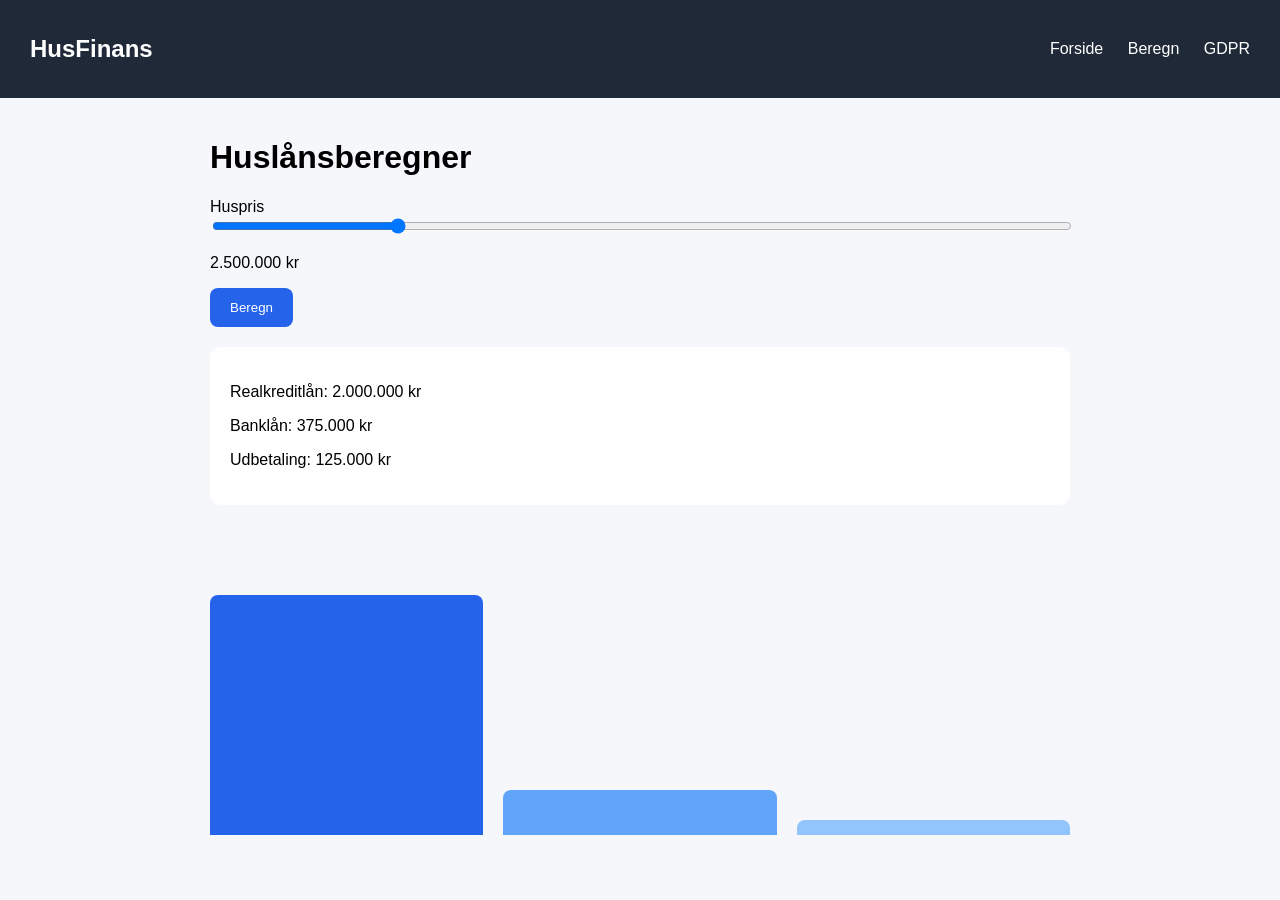
==== beregner.html @ 95450398 "prototype" ====
<!DOCTYPE html>
<html lang="da">
<head>
<meta charset="UTF-8">
<meta name="viewport" content="width=device-width, initial-scale=1.0">
<title>Beregner</title>
<link rel="stylesheet" href="style.css">
</head>
<body>
<nav>
<h2>HusFinans</h2>
<div>
<a href="index.html">Forside</a>
<a href="beregner.html">Beregn</a>
<a href="gdpr.html">GDPR</a>
</div>
</nav>

<div class="container">
<h1>Huslånsberegner</h1>

<label>Huspris</label>
<input type="range" id="slider" min="500000" max="10000000" step="50000" value="2500000">
<p id="sliderValue">2.500.000 kr</p>

<button onclick="beregn()">Beregn</button>

<div class="card">
<p id="realkredit"></p>
<p id="banklaan"></p>
<p id="udbetaling"></p>
</div>

<div class="chart">
<div id="rk"></div>
<div id="bl"></div>
<div id="ud"></div>
</div>
</div>

<script src="script.js"></script>
</body>
</html>
---- style.css ----
*{box-sizing:border-box;}
body{
margin:0;
font-family:Segoe UI,sans-serif;
background:#f5f7fb;
}

nav{
display:flex;
justify-content:space-between;
align-items:center;
padding:15px 30px;
background:#1f2937;
color:white;
}

nav a{
color:white;
text-decoration:none;
margin-left:20px;
}

.hero{
text-align:center;
padding:100px 20px;
}

.btn{
display:inline-block;
padding:12px 20px;
background:#2563eb;
color:white;
text-decoration:none;
border-radius:8px;
}

.container{
max-width:900px;
margin:auto;
padding:20px;
}

input[type=range]{
width:100%;
}

button{
padding:12px 20px;
border:none;
background:#2563eb;
color:white;
border-radius:8px;
cursor:pointer;
}

.card{
margin-top:20px;
padding:20px;
background:white;
border-radius:10px;
}

.chart{
display:flex;
height:300px;
align-items:flex-end;
gap:20px;
margin-top:30px;
}

.chart div{
flex:1;
border-radius:8px 8px 0 0;
}

#rk{background:#2563eb;}
#bl{background:#60a5fa;}
#ud{background:#93c5fd;}

@media(max-width:700px){
nav{
flex-direction:column;
}
.chart{
height:200px;
}
}
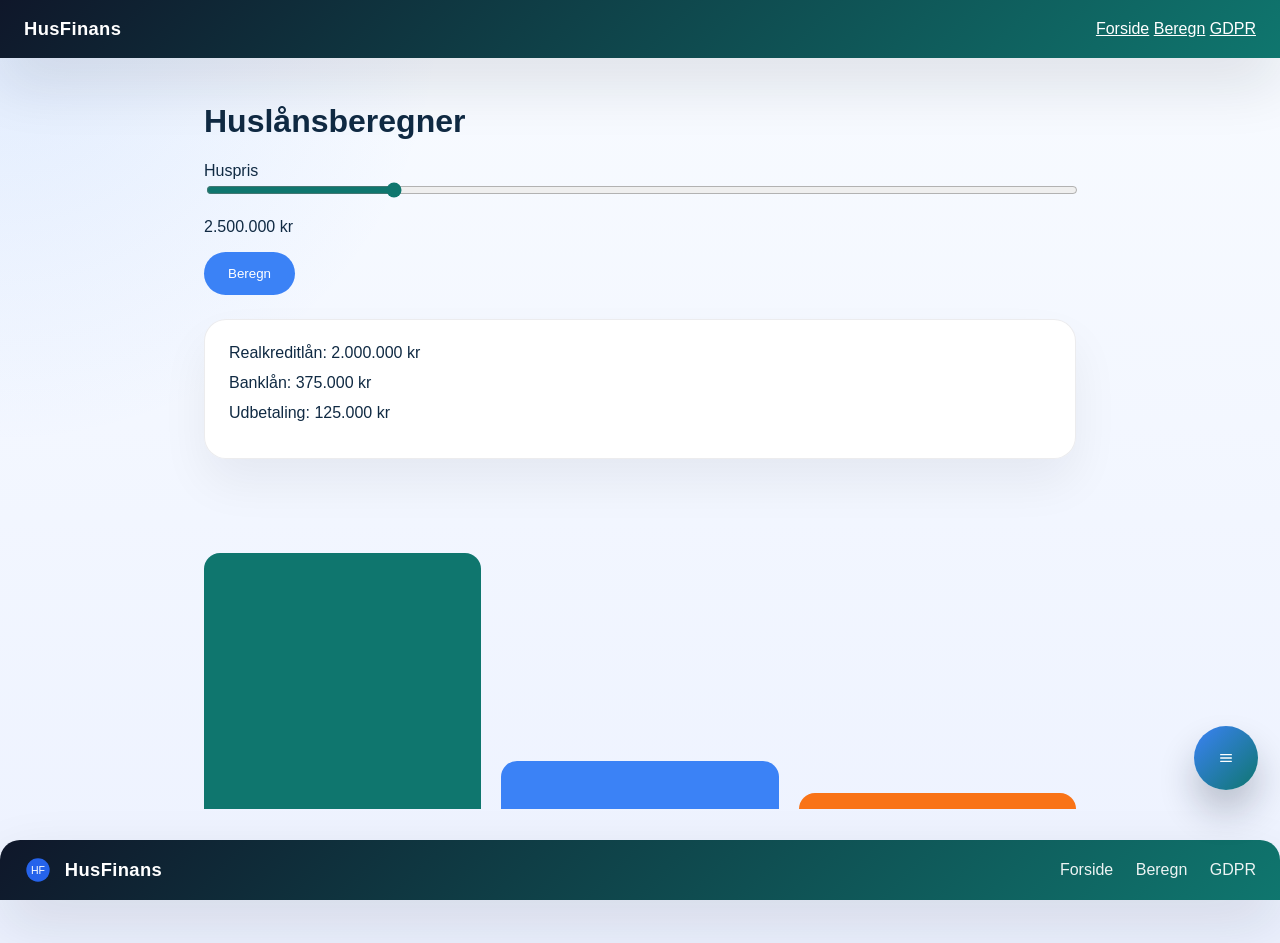
==== commit 16103a90: "opdatering af ferve på siden" ====
--- a/beregner.html
+++ b/beregner.html
@@ -37,6 +37,49 @@
 <div id="ud"></div>
 </div>
 </div>
+</div>
+
+<!-- Footer (shared) -->
+<footer class="site-footer">
+	<div class="brand">
+		<svg width="28" height="28" viewBox="0 0 24 24" fill="none" aria-hidden="true">
+			<circle cx="12" cy="12" r="10" fill="#2563eb" />
+			<text x="12" y="15" text-anchor="middle" font-size="9" fill="white" font-family="Segoe UI, sans-serif">HF</text>
+		</svg>
+		<h2>HusFinans</h2>
+	</div>
+	<div class="navlinks">
+		<a href="index.html">Forside</a>
+		<a href="beregner.html">Beregn</a>
+		<a href="gdpr.html">GDPR</a>
+	</div>
+</footer>
+
+<!-- Floating round menu (FAB) with logos -->
+<div class="fab-container" id="fabContainer">
+	<button id="fabToggle" class="fab" aria-label="Menu">
+		<svg width="24" height="24" viewBox="0 0 24 24" fill="none" aria-hidden="true">
+			<rect x="3" y="6" width="18" height="2" rx="1" fill="white"></rect>
+			<rect x="3" y="11" width="18" height="2" rx="1" fill="white"></rect>
+			<rect x="3" y="16" width="18" height="2" rx="1" fill="white"></rect>
+		</svg>
+	</button>
+
+	<div id="fabMenu" class="fab-menu" aria-hidden="true">
+		<a class="fab-item" href="index.html" title="Forside">
+			<svg viewBox="0 0 24 24" width="20" height="20" aria-hidden="true"><path fill="#1f2937" d="M10 20v-6h4v6h5v-8h3L12 3 2 12h3v8z"/></svg>
+			<span>Forside</span>
+		</a>
+		<a class="fab-item" href="beregner.html" title="Beregn">
+			<svg viewBox="0 0 24 24" width="20" height="20" aria-hidden="true"><path fill="#1f2937" d="M3 3h18v2H3V3zm0 4h18v2H3V7zm0 4h12v2H3v-2z"/></svg>
+			<span>Beregn</span>
+		</a>
+		<a class="fab-item" href="gdpr.html" title="GDPR">
+			<svg viewBox="0 0 24 24" width="20" height="20" aria-hidden="true"><path fill="#1f2937" d="M12 2a10 10 0 100 20 10 10 0 000-20zm1 15h-2v-2h2v2zm0-4h-2V7h2v6z"/></svg>
+			<span>GDPR</span>
+		</a>
+	</div>
+</div>
 
 <script src="script.js"></script>
 </body>
--- a/style.css
+++ b/style.css
@@ -1,88 +1,243 @@
-
-*{box-sizing:border-box;}
+:root {
+  --bg: #edf2ff;
+  --surface: rgba(255,255,255,0.88);
+  --surface-strong: #ffffff;
+  --text: #102a43;
+  --muted: #475569;
+  --primary: #3b82f6;
+  --secondary: #0f766e;
+  --accent: #f97316;
+  --accent-soft: #fee2b3;
+  --border: rgba(15,23,42,0.08);
+}
+
+*{
+  box-sizing:border-box;
+}
+
 body{
-margin:0;
-font-family:Segoe UI,sans-serif;
-background:#f5f7fb;
+  margin:0;
+  font-family: 'Segoe UI', sans-serif;
+  background: radial-gradient(circle at top left, rgba(59,130,246,0.12), transparent 28%),
+              linear-gradient(180deg, #f8fbff 0%, #edf2ff 100%);
+  color: var(--text);
+  min-height: 100vh;
+  padding-bottom: 110px;
+}
+
+a{color: inherit;}
+
+nav, .site-footer {
+  display:flex;
+  justify-content:space-between;
+  align-items:center;
+  padding:18px 24px;
+  background: linear-gradient(135deg, #0f172a 0%, #0f766e 100%);
+  color: #ffffff;
+  box-shadow: 0 24px 60px rgba(15,23,42,0.12);
 }
 
 nav{
-display:flex;
-justify-content:space-between;
-align-items:center;
-padding:15px 30px;
-background:#1f2937;
-color:white;
-}
-
-nav a{
-color:white;
-text-decoration:none;
-margin-left:20px;
+  position: sticky;
+  top: 0;
+  z-index: 40;
+}
+
+nav h2, .site-footer .brand h2{
+  margin:0;
+  font-size: 1.15rem;
+  letter-spacing: 0.02em;
+}
+
+nav .brand, .site-footer .brand{
+  display:flex;
+  align-items:center;
+  gap:0.8rem;
+}
+
+nav .navlinks a,
+.site-footer .navlinks a{
+  color: rgba(255,255,255,0.92);
+  text-decoration:none;
+  margin-left:18px;
+  transition: color 0.2s ease, transform 0.2s ease;
+}
+
+nav .navlinks a:hover,
+.site-footer .navlinks a:hover{
+  color: #ffffff;
+  transform: translateY(-1px);
 }
 
 .hero{
-text-align:center;
-padding:100px 20px;
-}
-
-.btn{
-display:inline-block;
-padding:12px 20px;
-background:#2563eb;
-color:white;
-text-decoration:none;
-border-radius:8px;
+  text-align:center;
+  padding:80px 20px 60px;
+}
+
+.hero h1{
+  margin:0 auto 18px;
+  max-width: 760px;
+  font-size: clamp(2rem, 4vw, 3.6rem);
+  line-height: 1.05;
+}
+
+.hero p{
+  margin:0 auto 24px;
+  max-width: 620px;
+  color: var(--muted);
+  font-size: 1.05rem;
+  line-height: 1.8;
+}
+
+.btn,
+button{
+  display:inline-flex;
+  align-items:center;
+  justify-content:center;
+  gap:8px;
+  padding:14px 24px;
+  background: var(--primary);
+  color: white;
+  text-decoration:none;
+  border-radius:999px;
+  border:none;
+  cursor:pointer;
+  transition: transform 0.2s ease, box-shadow 0.2s ease, background 0.2s ease;
+}
+
+.btn:hover,
+button:hover{
+  transform: translateY(-1px);
+  box-shadow: 0 14px 28px rgba(59,130,246,0.22);
+  background: #2563eb;
 }
 
 .container{
-max-width:900px;
-margin:auto;
-padding:20px;
+  max-width: 920px;
+  margin: 0 auto;
+  padding: 24px;
+}
+
+.card{
+  margin-top: 24px;
+  padding: 24px;
+  background: rgba(255,255,255,0.96);
+  border: 1px solid var(--border);
+  border-radius: 22px;
+  box-shadow: 0 24px 48px rgba(15,23,42,0.06);
+}
+
+.card p{
+  margin: 0 0 12px;
 }
 
 input[type=range]{
-width:100%;
-}
-
-button{
-padding:12px 20px;
-border:none;
-background:#2563eb;
-color:white;
-border-radius:8px;
-cursor:pointer;
-}
-
-.card{
-margin-top:20px;
-padding:20px;
-background:white;
-border-radius:10px;
+  width:100%;
+  accent-color: var(--secondary);
 }
 
 .chart{
-display:flex;
-height:300px;
-align-items:flex-end;
-gap:20px;
-margin-top:30px;
+  display:flex;
+  height:320px;
+  align-items:flex-end;
+  gap:20px;
+  margin-top:30px;
 }
 
 .chart div{
-flex:1;
-border-radius:8px 8px 0 0;
-}
-
-#rk{background:#2563eb;}
-#bl{background:#60a5fa;}
-#ud{background:#93c5fd;}
+  flex:1;
+  border-radius: 16px 16px 0 0;
+}
+
+#rk{background:#0f766e;}
+#bl{background:#3b82f6;}
+#ud{background:#f97316;}
 
 @media(max-width:700px){
-nav{
-flex-direction:column;
-}
-.chart{
-height:200px;
-}
-}
+  nav, .site-footer{
+    flex-direction:column;
+    align-items:flex-start;
+    gap:12px;
+  }
+
+  .chart{
+    height:220px;
+  }
+}
+
+.site-footer{
+  position: fixed;
+  left: 0;
+  right: 0;
+  bottom: 0;
+  padding: 16px 24px;
+  border-top-left-radius: 20px;
+  border-top-right-radius: 20px;
+  z-index: 50;
+}
+
+.fab-container{
+  position: fixed;
+  right: 22px;
+  bottom: 110px;
+  z-index: 60;
+}
+
+.fab{
+  width: 64px;
+  height: 64px;
+  border-radius: 50%;
+  background: linear-gradient(135deg, var(--primary), var(--secondary));
+  border: none;
+  display: flex;
+  align-items: center;
+  justify-content: center;
+  color: white;
+  box-shadow: 0 22px 36px rgba(15,23,42,0.24);
+  cursor: pointer;
+}
+
+.fab svg{display:block;}
+
+.fab-menu{
+  position:absolute;
+  right:0;
+  bottom:84px;
+  display:flex;
+  flex-direction:column;
+  gap:10px;
+  align-items:flex-end;
+  opacity:0;
+  transform:translateY(12px) scale(0.96);
+  pointer-events:none;
+  transition:all 0.18s ease;
+}
+
+.fab-container.open .fab-menu{
+  opacity:1;
+  transform:translateY(0) scale(1);
+  pointer-events:auto;
+}
+
+.fab-item{
+  display:flex;
+  align-items:center;
+  gap:10px;
+  background: rgba(255,255,255,0.96);
+  color: #0f172a;
+  padding: 10px 14px;
+  border-radius: 999px;
+  text-decoration:none;
+  box-shadow:0 16px 26px rgba(15,23,42,0.14);
+}
+
+.fab-item span{
+  font-size:14px;
+}
+
+.fab-item svg{flex-shrink:0;}
+
+@media(max-width:700px){
+  .fab{width:56px;height:56px;}
+  .fab-item span{display:none;}
+}
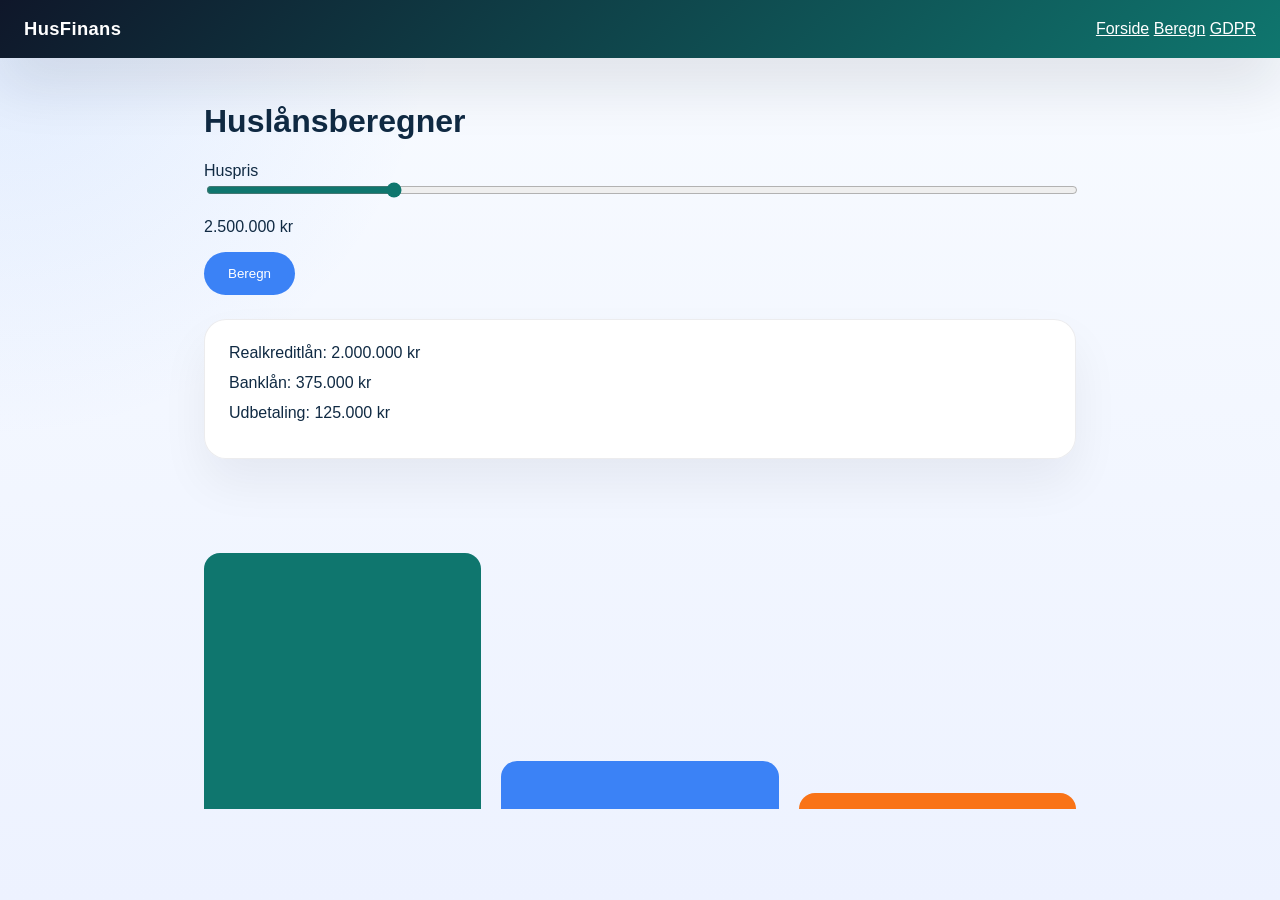
==== commit 3a3d2c41: "Opdatering af NAvlinje, og mobil layout" ====
--- a/beregner.html
+++ b/beregner.html
@@ -41,13 +41,6 @@
 
 <!-- Footer (shared) -->
 <footer class="site-footer">
-	<div class="brand">
-		<svg width="28" height="28" viewBox="0 0 24 24" fill="none" aria-hidden="true">
-			<circle cx="12" cy="12" r="10" fill="#2563eb" />
-			<text x="12" y="15" text-anchor="middle" font-size="9" fill="white" font-family="Segoe UI, sans-serif">HF</text>
-		</svg>
-		<h2>HusFinans</h2>
-	</div>
 	<div class="navlinks">
 		<a href="index.html">Forside</a>
 		<a href="beregner.html">Beregn</a>
@@ -55,32 +48,6 @@
 	</div>
 </footer>
 
-<!-- Floating round menu (FAB) with logos -->
-<div class="fab-container" id="fabContainer">
-	<button id="fabToggle" class="fab" aria-label="Menu">
-		<svg width="24" height="24" viewBox="0 0 24 24" fill="none" aria-hidden="true">
-			<rect x="3" y="6" width="18" height="2" rx="1" fill="white"></rect>
-			<rect x="3" y="11" width="18" height="2" rx="1" fill="white"></rect>
-			<rect x="3" y="16" width="18" height="2" rx="1" fill="white"></rect>
-		</svg>
-	</button>
-
-	<div id="fabMenu" class="fab-menu" aria-hidden="true">
-		<a class="fab-item" href="index.html" title="Forside">
-			<svg viewBox="0 0 24 24" width="20" height="20" aria-hidden="true"><path fill="#1f2937" d="M10 20v-6h4v6h5v-8h3L12 3 2 12h3v8z"/></svg>
-			<span>Forside</span>
-		</a>
-		<a class="fab-item" href="beregner.html" title="Beregn">
-			<svg viewBox="0 0 24 24" width="20" height="20" aria-hidden="true"><path fill="#1f2937" d="M3 3h18v2H3V3zm0 4h18v2H3V7zm0 4h12v2H3v-2z"/></svg>
-			<span>Beregn</span>
-		</a>
-		<a class="fab-item" href="gdpr.html" title="GDPR">
-			<svg viewBox="0 0 24 24" width="20" height="20" aria-hidden="true"><path fill="#1f2937" d="M12 2a10 10 0 100 20 10 10 0 000-20zm1 15h-2v-2h2v2zm0-4h-2V7h2v6z"/></svg>
-			<span>GDPR</span>
-		</a>
-	</div>
-</div>
-
 <script src="script.js"></script>
 </body>
 </html>
--- a/style.css
+++ b/style.css
@@ -22,7 +22,7 @@
               linear-gradient(180deg, #f8fbff 0%, #edf2ff 100%);
   color: var(--text);
   min-height: 100vh;
-  padding-bottom: 110px;
+  padding-bottom: 0;
 }
 
 a{color: inherit;}
@@ -154,10 +154,54 @@
 #ud{background:#f97316;}
 
 @media(max-width:700px){
-  nav, .site-footer{
+  nav{
+    display:none;
+  }
+
+  body{
+    padding-bottom: 170px;
+  }
+
+  .site-footer{
+    display:flex;
     flex-direction:column;
     align-items:flex-start;
-    gap:12px;
+    gap:10px;
+    position: fixed;
+    left: 50%;
+    transform: translateX(-50%);
+    bottom: 12px;
+    width: 90vw;
+    max-width: 520px;
+    padding: 14px 16px 20px;
+    border-radius: 50px;
+    background: linear-gradient(135deg, #0f1620 0%, #0f4f51 100%);
+    box-shadow: 0 18px 40px rgba(15,23,42,0.18);
+    z-index: 50;
+    overflow-y: auto;
+  }
+
+  .site-footer .navlinks{
+    width:100%;
+    display:flex;
+    justify-content:space-between;
+    flex-wrap:wrap;
+    gap:10px;
+  }
+
+  .site-footer .navlinks a{
+    flex:1 1 calc(33% - 10px);
+    text-align:center;
+    padding: 12px 10px;
+    margin:0;
+    border-radius: 30px;
+    background: rgba(255,255,255,0.16);
+    color: rgba(255,255,255,0.98);
+  }
+
+  .site-footer .brand{
+    width:100%;
+    justify-content:space-between;
   }
 
   .chart{
@@ -165,79 +209,9 @@
   }
 }
 
-.site-footer{
-  position: fixed;
-  left: 0;
-  right: 0;
-  bottom: 0;
-  padding: 16px 24px;
-  border-top-left-radius: 20px;
-  border-top-right-radius: 20px;
-  z-index: 50;
-}
-
-.fab-container{
-  position: fixed;
-  right: 22px;
-  bottom: 110px;
-  z-index: 60;
-}
-
-.fab{
-  width: 64px;
-  height: 64px;
-  border-radius: 50%;
-  background: linear-gradient(135deg, var(--primary), var(--secondary));
-  border: none;
-  display: flex;
-  align-items: center;
-  justify-content: center;
-  color: white;
-  box-shadow: 0 22px 36px rgba(15,23,42,0.24);
-  cursor: pointer;
-}
-
-.fab svg{display:block;}
-
-.fab-menu{
-  position:absolute;
-  right:0;
-  bottom:84px;
-  display:flex;
-  flex-direction:column;
-  gap:10px;
-  align-items:flex-end;
-  opacity:0;
-  transform:translateY(12px) scale(0.96);
-  pointer-events:none;
-  transition:all 0.18s ease;
-}
-
-.fab-container.open .fab-menu{
-  opacity:1;
-  transform:translateY(0) scale(1);
-  pointer-events:auto;
-}
-
-.fab-item{
-  display:flex;
-  align-items:center;
-  gap:10px;
-  background: rgba(255,255,255,0.96);
-  color: #0f172a;
-  padding: 10px 14px;
-  border-radius: 999px;
-  text-decoration:none;
-  box-shadow:0 16px 26px rgba(15,23,42,0.14);
-}
-
-.fab-item span{
-  font-size:14px;
-}
-
-.fab-item svg{flex-shrink:0;}
-
-@media(max-width:700px){
-  .fab{width:56px;height:56px;}
-  .fab-item span{display:none;}
-}
+@media(min-width:701px){
+  .site-footer{
+    display:none;
+  }
+}
+
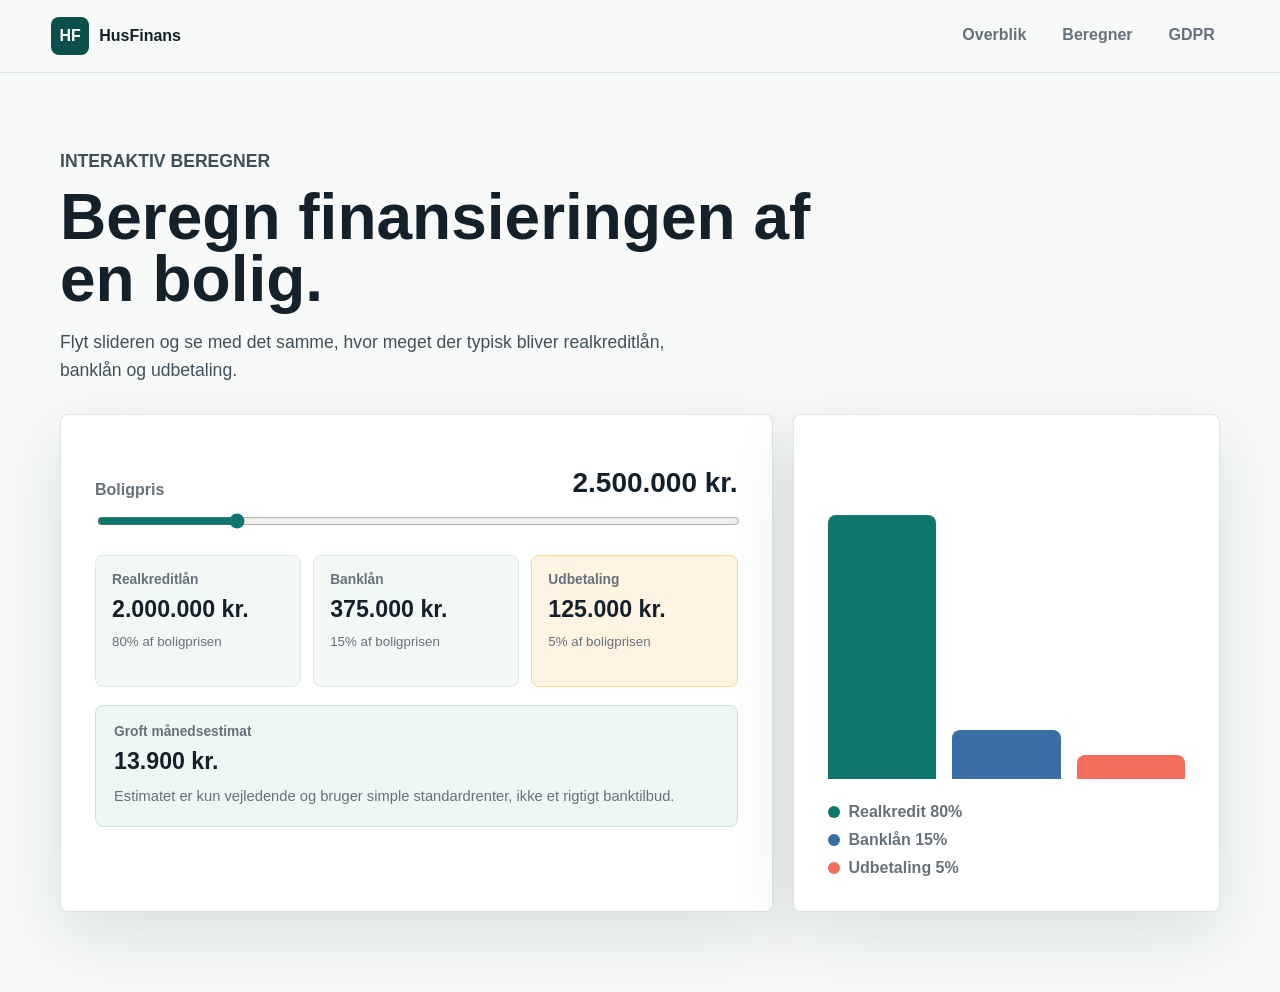
==== commit e2b73222: "New website" ====
--- a/beregner.html
+++ b/beregner.html
@@ -1,53 +1,79 @@
 <!DOCTYPE html>
 <html lang="da">
 <head>
-<meta charset="UTF-8">
-<meta name="viewport" content="width=device-width, initial-scale=1.0">
-<title>Beregner</title>
-<link rel="stylesheet" href="style.css">
+  <meta charset="UTF-8">
+  <meta name="viewport" content="width=device-width, initial-scale=1.0">
+  <title>Beregner - HusFinans</title>
+  <link rel="stylesheet" href="style.css">
 </head>
 <body>
-<nav>
-<h2>HusFinans</h2>
-<div>
-<a href="index.html">Forside</a>
-<a href="beregner.html">Beregn</a>
-<a href="gdpr.html">GDPR</a>
-</div>
-</nav>
+  <header class="site-header">
+    <a class="brand" href="index.html" aria-label="HusFinans forside">
+      <span class="brand-mark">HF</span>
+      <span>HusFinans</span>
+    </a>
+    <nav class="nav-links" aria-label="Primær navigation">
+      <a href="index.html">Overblik</a>
+      <a href="beregner.html">Beregner</a>
+      <a href="gdpr.html">GDPR</a>
+    </nav>
+  </header>
 
-<div class="container">
-<h1>Huslånsberegner</h1>
+  <main class="page-shell">
+    <section class="page-hero">
+      <p class="eyebrow">Interaktiv beregner</p>
+      <h1>Beregn finansieringen af en bolig.</h1>
+      <p>Flyt slideren og se med det samme, hvor meget der typisk bliver realkreditlån, banklån og udbetaling.</p>
+    </section>
 
-<label>Huspris</label>
-<input type="range" id="slider" min="500000" max="10000000" step="50000" value="2500000">
-<p id="sliderValue">2.500.000 kr</p>
+    <section class="calculator-layout">
+      <div class="calculator-panel">
+        <label class="range-label" for="priceSlider">
+          <span>Boligpris</span>
+          <strong id="priceValue">2.500.000 kr.</strong>
+        </label>
+        <input type="range" id="priceSlider" min="500000" max="10000000" step="50000" value="2500000">
 
-<button onclick="beregn()">Beregn</button>
+        <div class="result-grid expanded" aria-live="polite">
+          <article class="result-card">
+            <span>Realkreditlån</span>
+            <strong id="mortgageValue">2.000.000 kr.</strong>
+            <small>80% af boligprisen</small>
+          </article>
+          <article class="result-card">
+            <span>Banklån</span>
+            <strong id="bankLoanValue">375.000 kr.</strong>
+            <small>15% af boligprisen</small>
+          </article>
+          <article class="result-card accent">
+            <span>Udbetaling</span>
+            <strong id="downPaymentValue">125.000 kr.</strong>
+            <small>5% af boligprisen</small>
+          </article>
+        </div>
 
-<div class="card">
-<p id="realkredit"></p>
-<p id="banklaan"></p>
-<p id="udbetaling"></p>
-</div>
+        <div class="monthly-estimate">
+          <span>Groft månedsestimat</span>
+          <strong id="monthlyValue">0 kr.</strong>
+          <p>Estimatet er kun vejledende og bruger simple standardrenter, ikke et rigtigt banktilbud.</p>
+        </div>
+      </div>
 
-<div class="chart">
-<div id="rk"></div>
-<div id="bl"></div>
-<div id="ud"></div>
-</div>
-</div>
-</div>
+      <aside class="chart-panel" aria-label="Fordeling af boligfinansiering">
+        <div class="stacked-chart" aria-hidden="true">
+          <span class="segment mortgage" style="--size: 80%"></span>
+          <span class="segment bank" style="--size: 15%"></span>
+          <span class="segment down" style="--size: 5%"></span>
+        </div>
+        <div class="legend">
+          <span><i class="dot mortgage"></i> Realkredit 80%</span>
+          <span><i class="dot bank"></i> Banklån 15%</span>
+          <span><i class="dot down"></i> Udbetaling 5%</span>
+        </div>
+      </aside>
+    </section>
+  </main>
 
-<!-- Footer (shared) -->
-<footer class="site-footer">
-	<div class="navlinks">
-		<a href="index.html">Forside</a>
-		<a href="beregner.html">Beregn</a>
-		<a href="gdpr.html">GDPR</a>
-	</div>
-</footer>
-
-<script src="script.js"></script>
+  <script src="script.js"></script>
 </body>
-</html>+</html>
--- a/style.css
+++ b/style.css
@@ -1,217 +1,564 @@
 :root {
-  --bg: #edf2ff;
-  --surface: rgba(255,255,255,0.88);
-  --surface-strong: #ffffff;
-  --text: #102a43;
-  --muted: #475569;
-  --primary: #3b82f6;
-  --secondary: #0f766e;
-  --accent: #f97316;
-  --accent-soft: #fee2b3;
-  --border: rgba(15,23,42,0.08);
-}
-
-*{
-  box-sizing:border-box;
-}
-
-body{
-  margin:0;
-  font-family: 'Segoe UI', sans-serif;
-  background: radial-gradient(circle at top left, rgba(59,130,246,0.12), transparent 28%),
-              linear-gradient(180deg, #f8fbff 0%, #edf2ff 100%);
-  color: var(--text);
-  min-height: 100vh;
-  padding-bottom: 0;
-}
-
-a{color: inherit;}
-
-nav, .site-footer {
-  display:flex;
-  justify-content:space-between;
-  align-items:center;
-  padding:18px 24px;
-  background: linear-gradient(135deg, #0f172a 0%, #0f766e 100%);
-  color: #ffffff;
-  box-shadow: 0 24px 60px rgba(15,23,42,0.12);
-}
-
-nav{
+  --ink: #14212b;
+  --muted: #66717b;
+  --line: #d9e2e6;
+  --paper: #f7faf8;
+  --surface: #ffffff;
+  --teal: #0f766e;
+  --teal-dark: #0b4f4a;
+  --coral: #f26d5b;
+  --gold: #f5b942;
+  --blue: #3a6ea5;
+  --shadow: 0 24px 70px rgba(20, 33, 43, 0.12);
+}
+
+* {
+  box-sizing: border-box;
+}
+
+html {
+  scroll-behavior: smooth;
+}
+
+body {
+  margin: 0;
+  color: var(--ink);
+  font-family: "Segoe UI", Arial, sans-serif;
+  background: var(--paper);
+}
+
+a {
+  color: inherit;
+}
+
+.site-header {
   position: sticky;
   top: 0;
-  z-index: 40;
-}
-
-nav h2, .site-footer .brand h2{
-  margin:0;
-  font-size: 1.15rem;
-  letter-spacing: 0.02em;
-}
-
-nav .brand, .site-footer .brand{
-  display:flex;
-  align-items:center;
-  gap:0.8rem;
-}
-
-nav .navlinks a,
-.site-footer .navlinks a{
-  color: rgba(255,255,255,0.92);
-  text-decoration:none;
-  margin-left:18px;
-  transition: color 0.2s ease, transform 0.2s ease;
-}
-
-nav .navlinks a:hover,
-.site-footer .navlinks a:hover{
-  color: #ffffff;
-  transform: translateY(-1px);
-}
-
-.hero{
-  text-align:center;
-  padding:80px 20px 60px;
-}
-
-.hero h1{
-  margin:0 auto 18px;
+  z-index: 10;
+  display: flex;
+  align-items: center;
+  justify-content: space-between;
+  gap: 24px;
+  padding: 16px clamp(18px, 4vw, 56px);
+  background: rgba(247, 250, 248, 0.92);
+  border-bottom: 1px solid rgba(217, 226, 230, 0.8);
+  backdrop-filter: blur(18px);
+}
+
+.brand {
+  display: inline-flex;
+  align-items: center;
+  gap: 10px;
+  font-weight: 800;
+  text-decoration: none;
+  letter-spacing: 0;
+}
+
+.brand-mark {
+  display: grid;
+  width: 38px;
+  height: 38px;
+  place-items: center;
+  color: white;
+  background: var(--teal-dark);
+  border-radius: 8px;
+}
+
+.nav-links {
+  display: flex;
+  flex-wrap: wrap;
+  justify-content: flex-end;
+  gap: 8px;
+}
+
+.nav-links a {
+  min-height: 40px;
+  padding: 10px 14px;
+  color: var(--muted);
+  font-weight: 700;
+  text-decoration: none;
+  border-radius: 8px;
+}
+
+.nav-links a:hover,
+.nav-links a:focus-visible {
+  color: var(--ink);
+  background: #eaf2ef;
+  outline: none;
+}
+
+.hero {
+  position: relative;
+  display: grid;
+  grid-template-columns: minmax(0, 1.05fr) minmax(320px, 0.95fr);
+  gap: clamp(28px, 5vw, 64px);
+  align-items: center;
+  min-height: calc(100vh - 72px);
+  padding: clamp(36px, 7vw, 86px) clamp(18px, 4vw, 56px);
+  overflow: hidden;
+}
+
+.hero::before {
+  position: absolute;
+  inset: 0;
+  z-index: -2;
+  content: "";
+  background:
+    linear-gradient(90deg, rgba(247, 250, 248, 0.96) 0%, rgba(247, 250, 248, 0.72) 48%, rgba(247, 250, 248, 0.24) 100%),
+    url("assets/hero-home-budget.png") center right / cover no-repeat;
+}
+
+.hero::after {
+  position: absolute;
+  right: 0;
+  bottom: 0;
+  left: 0;
+  height: 18vh;
+  z-index: -1;
+  content: "";
+  background: linear-gradient(180deg, rgba(247, 250, 248, 0), var(--paper));
+}
+
+.hero-copy {
+  max-width: 720px;
+}
+
+.eyebrow {
+  margin: 0 0 12px;
+  color: var(--teal);
+  font-size: 0.78rem;
+  font-weight: 800;
+  letter-spacing: 0;
+  text-transform: uppercase;
+}
+
+h1,
+h2,
+h3,
+p {
+  margin-top: 0;
+}
+
+h1 {
   max-width: 760px;
-  font-size: clamp(2rem, 4vw, 3.6rem);
+  margin-bottom: 18px;
+  font-size: clamp(2.45rem, 6vw, 5.9rem);
+  line-height: 0.96;
+  letter-spacing: 0;
+}
+
+h2 {
+  margin-bottom: 14px;
+  font-size: clamp(1.8rem, 4vw, 3.2rem);
   line-height: 1.05;
-}
-
-.hero p{
-  margin:0 auto 24px;
+  letter-spacing: 0;
+}
+
+h3 {
+  margin-bottom: 10px;
+  font-size: 1.18rem;
+}
+
+.hero-text,
+.page-hero p,
+.section > div > p {
   max-width: 620px;
+  color: #40505a;
+  font-size: 1.1rem;
+  line-height: 1.6;
+}
+
+.hero-actions {
+  display: flex;
+  flex-wrap: wrap;
+  gap: 12px;
+  margin-top: 28px;
+}
+
+.btn {
+  display: inline-flex;
+  align-items: center;
+  justify-content: center;
+  min-height: 48px;
+  padding: 13px 18px;
+  font-weight: 800;
+  text-decoration: none;
+  border: 1px solid transparent;
+  border-radius: 8px;
+}
+
+.btn.primary {
+  color: white;
+  background: var(--teal-dark);
+}
+
+.btn.ghost {
+  color: var(--ink);
+  background: rgba(255, 255, 255, 0.68);
+  border-color: var(--line);
+}
+
+.quick-calculator,
+.calculator-panel,
+.chart-panel,
+.privacy-card {
+  background: rgba(255, 255, 255, 0.92);
+  border: 1px solid rgba(217, 226, 230, 0.92);
+  border-radius: 8px;
+  box-shadow: var(--shadow);
+}
+
+.quick-calculator {
+  width: min(100%, 560px);
+  justify-self: end;
+  padding: clamp(20px, 3vw, 30px);
+}
+
+.panel-header {
+  display: flex;
+  justify-content: space-between;
+  gap: 16px;
+  align-items: start;
+}
+
+.panel-header h2 {
+  font-size: 1.6rem;
+}
+
+.range-label {
+  display: flex;
+  align-items: end;
+  justify-content: space-between;
+  gap: 16px;
+  margin: 18px 0 12px;
   color: var(--muted);
-  font-size: 1.05rem;
-  line-height: 1.8;
-}
-
-.btn,
-button{
-  display:inline-flex;
-  align-items:center;
-  justify-content:center;
-  gap:8px;
-  padding:14px 24px;
-  background: var(--primary);
+  font-weight: 700;
+}
+
+.range-label strong {
+  color: var(--ink);
+  font-size: clamp(1.25rem, 3vw, 1.75rem);
+  text-align: right;
+}
+
+input[type="range"] {
+  width: 100%;
+  accent-color: var(--teal);
+}
+
+.result-grid {
+  display: grid;
+  grid-template-columns: repeat(3, minmax(0, 1fr));
+  gap: 12px;
+  margin-top: 22px;
+}
+
+.result-grid.expanded {
+  grid-template-columns: repeat(3, minmax(180px, 1fr));
+}
+
+.result-card {
+  min-height: 132px;
+  padding: 16px;
+  background: #f3f8f6;
+  border: 1px solid #dce8e5;
+  border-radius: 8px;
+}
+
+.result-card span,
+.monthly-estimate span {
+  display: block;
+  margin-bottom: 9px;
+  color: var(--muted);
+  font-size: 0.86rem;
+  font-weight: 800;
+}
+
+.result-card strong,
+.monthly-estimate strong {
+  display: block;
+  color: var(--ink);
+  font-size: clamp(1.15rem, 2vw, 1.45rem);
+  line-height: 1.15;
+}
+
+.result-card small {
+  display: block;
+  margin-top: 10px;
+  color: var(--muted);
+  line-height: 1.35;
+}
+
+.result-card.accent {
+  background: #fff4e2;
+  border-color: #f7d999;
+}
+
+.finance-bars {
+  display: flex;
+  height: 18px;
+  margin-top: 22px;
+  overflow: hidden;
+  background: #edf2f1;
+  border-radius: 8px;
+}
+
+.bar {
+  width: var(--size);
+}
+
+.mortgage {
+  background: var(--teal);
+}
+
+.bank {
+  background: var(--blue);
+}
+
+.down {
+  background: var(--coral);
+}
+
+.section,
+.page-shell {
+  width: min(1160px, calc(100% - 36px));
+  margin: 0 auto;
+}
+
+.section {
+  padding: clamp(48px, 8vw, 96px) 0;
+}
+
+.split {
+  display: grid;
+  grid-template-columns: 0.85fr 1.15fr;
+  gap: clamp(28px, 5vw, 64px);
+}
+
+.info-list {
+  display: grid;
+  gap: 14px;
+}
+
+.info-list article,
+.check-grid article {
+  padding: 22px;
+  background: var(--surface);
+  border: 1px solid var(--line);
+  border-radius: 8px;
+}
+
+.info-list p,
+.check-grid p,
+.privacy-card p,
+.privacy-card li,
+.monthly-estimate p {
+  color: var(--muted);
+  line-height: 1.55;
+}
+
+.youth-section {
+  border-top: 1px solid var(--line);
+}
+
+.check-grid {
+  display: grid;
+  grid-template-columns: repeat(3, minmax(0, 1fr));
+  gap: 16px;
+  margin-top: 26px;
+}
+
+.check-grid span {
+  display: inline-flex;
+  align-items: center;
+  justify-content: center;
+  width: 42px;
+  height: 42px;
+  margin-bottom: 18px;
   color: white;
-  text-decoration:none;
-  border-radius:999px;
-  border:none;
-  cursor:pointer;
-  transition: transform 0.2s ease, box-shadow 0.2s ease, background 0.2s ease;
-}
-
-.btn:hover,
-button:hover{
-  transform: translateY(-1px);
-  box-shadow: 0 14px 28px rgba(59,130,246,0.22);
-  background: #2563eb;
-}
-
-.container{
-  max-width: 920px;
-  margin: 0 auto;
+  font-weight: 900;
+  background: var(--teal-dark);
+  border-radius: 8px;
+}
+
+.site-footer {
+  display: flex;
+  flex-wrap: wrap;
+  align-items: center;
+  justify-content: space-between;
+  gap: 16px;
+  padding: 28px clamp(18px, 4vw, 56px);
+  color: white;
+  background: var(--ink);
+}
+
+.site-footer p {
+  margin: 0;
+}
+
+.site-footer a {
+  font-weight: 800;
+  text-decoration: none;
+}
+
+.page-shell {
+  padding: clamp(38px, 6vw, 74px) 0 80px;
+}
+
+.page-hero {
+  max-width: 780px;
+  margin-bottom: 30px;
+}
+
+.page-hero h1 {
+  font-size: clamp(2.2rem, 5vw, 4.5rem);
+}
+
+.calculator-layout {
+  display: grid;
+  grid-template-columns: minmax(0, 1.25fr) minmax(280px, 0.75fr);
+  gap: 20px;
+  align-items: stretch;
+}
+
+.calculator-panel,
+.chart-panel {
+  padding: clamp(20px, 4vw, 34px);
+}
+
+.monthly-estimate {
+  margin-top: 18px;
+  padding: 18px;
+  background: #eef7f4;
+  border: 1px solid #c9e3dc;
+  border-radius: 8px;
+}
+
+.monthly-estimate p {
+  margin: 10px 0 0;
+  font-size: 0.92rem;
+}
+
+.chart-panel {
+  display: grid;
+  align-content: center;
+  gap: 24px;
+}
+
+.stacked-chart {
+  display: flex;
+  min-height: 330px;
+  align-items: end;
+  gap: 16px;
+}
+
+.segment {
+  flex: 1;
+  height: var(--size);
+  min-height: 24px;
+  border-radius: 8px 8px 0 0;
+}
+
+.legend {
+  display: grid;
+  gap: 10px;
+  color: var(--muted);
+  font-weight: 700;
+}
+
+.legend span {
+  display: flex;
+  align-items: center;
+  gap: 9px;
+}
+
+.dot {
+  display: inline-block;
+  width: 12px;
+  height: 12px;
+  border-radius: 99px;
+}
+
+.privacy-grid {
+  display: grid;
+  grid-template-columns: repeat(3, minmax(0, 1fr));
+  gap: 18px;
+}
+
+.privacy-card {
   padding: 24px;
 }
 
-.card{
-  margin-top: 24px;
-  padding: 24px;
-  background: rgba(255,255,255,0.96);
-  border: 1px solid var(--border);
-  border-radius: 22px;
-  box-shadow: 0 24px 48px rgba(15,23,42,0.06);
-}
-
-.card p{
-  margin: 0 0 12px;
-}
-
-input[type=range]{
-  width:100%;
-  accent-color: var(--secondary);
-}
-
-.chart{
-  display:flex;
-  height:320px;
-  align-items:flex-end;
-  gap:20px;
-  margin-top:30px;
-}
-
-.chart div{
-  flex:1;
-  border-radius: 16px 16px 0 0;
-}
-
-#rk{background:#0f766e;}
-#bl{background:#3b82f6;}
-#ud{background:#f97316;}
-
-@media(max-width:700px){
-  nav{
-    display:none;
-  }
-
-  body{
-    padding-bottom: 170px;
-  }
-
-  .site-footer{
-    display:flex;
-    flex-direction:column;
-    align-items:flex-start;
-    gap:10px;
-    position: fixed;
-    left: 50%;
-    transform: translateX(-50%);
-    bottom: 12px;
-    width: 90vw;
-    max-width: 520px;
-    padding: 14px 16px 20px;
-    border-radius: 50px;
-    background: linear-gradient(135deg, #0f1620 0%, #0f4f51 100%);
-    box-shadow: 0 18px 40px rgba(15,23,42,0.18);
-    z-index: 50;
-    overflow-y: auto;
-  }
-
-  .site-footer .navlinks{
-    width:100%;
-    display:flex;
-    justify-content:space-between;
-    flex-wrap:wrap;
-    gap:10px;
-  }
-
-  .site-footer .navlinks a{
-    flex:1 1 calc(33% - 10px);
-    text-align:center;
-    padding: 12px 10px;
-    margin:0;
-    border-radius: 30px;
-    background: rgba(255,255,255,0.16);
-    color: rgba(255,255,255,0.98);
-  }
-
-  .site-footer .brand{
-    width:100%;
-    justify-content:space-between;
-  }
-
-  .chart{
-    height:220px;
-  }
-}
-
-@media(min-width:701px){
-  .site-footer{
-    display:none;
-  }
-}
-
+.privacy-card h2 {
+  font-size: 1.35rem;
+}
+
+.privacy-card ul {
+  padding-left: 19px;
+}
+
+@media (max-width: 960px) {
+  .hero,
+  .split,
+  .calculator-layout,
+  .privacy-grid {
+    grid-template-columns: 1fr;
+  }
+
+  .hero {
+    min-height: auto;
+  }
+
+  .quick-calculator {
+    justify-self: stretch;
+  }
+
+  .check-grid {
+    grid-template-columns: 1fr;
+  }
+
+  .result-grid,
+  .result-grid.expanded {
+    grid-template-columns: 1fr;
+  }
+}
+
+@media (max-width: 640px) {
+  .site-header {
+    align-items: flex-start;
+    flex-direction: column;
+  }
+
+  .nav-links {
+    justify-content: flex-start;
+    width: 100%;
+  }
+
+  .nav-links a {
+    flex: 1 1 auto;
+    text-align: center;
+  }
+
+  h1 {
+    font-size: clamp(2.25rem, 14vw, 3.35rem);
+  }
+
+  .hero::before {
+    background:
+      linear-gradient(180deg, rgba(247, 250, 248, 0.94), rgba(247, 250, 248, 0.88)),
+      url("assets/hero-home-budget.png") center / cover no-repeat;
+  }
+
+  .range-label {
+    align-items: flex-start;
+    flex-direction: column;
+  }
+
+  .range-label strong {
+    text-align: left;
+  }
+
+  .stacked-chart {
+    min-height: 220px;
+  }
+}
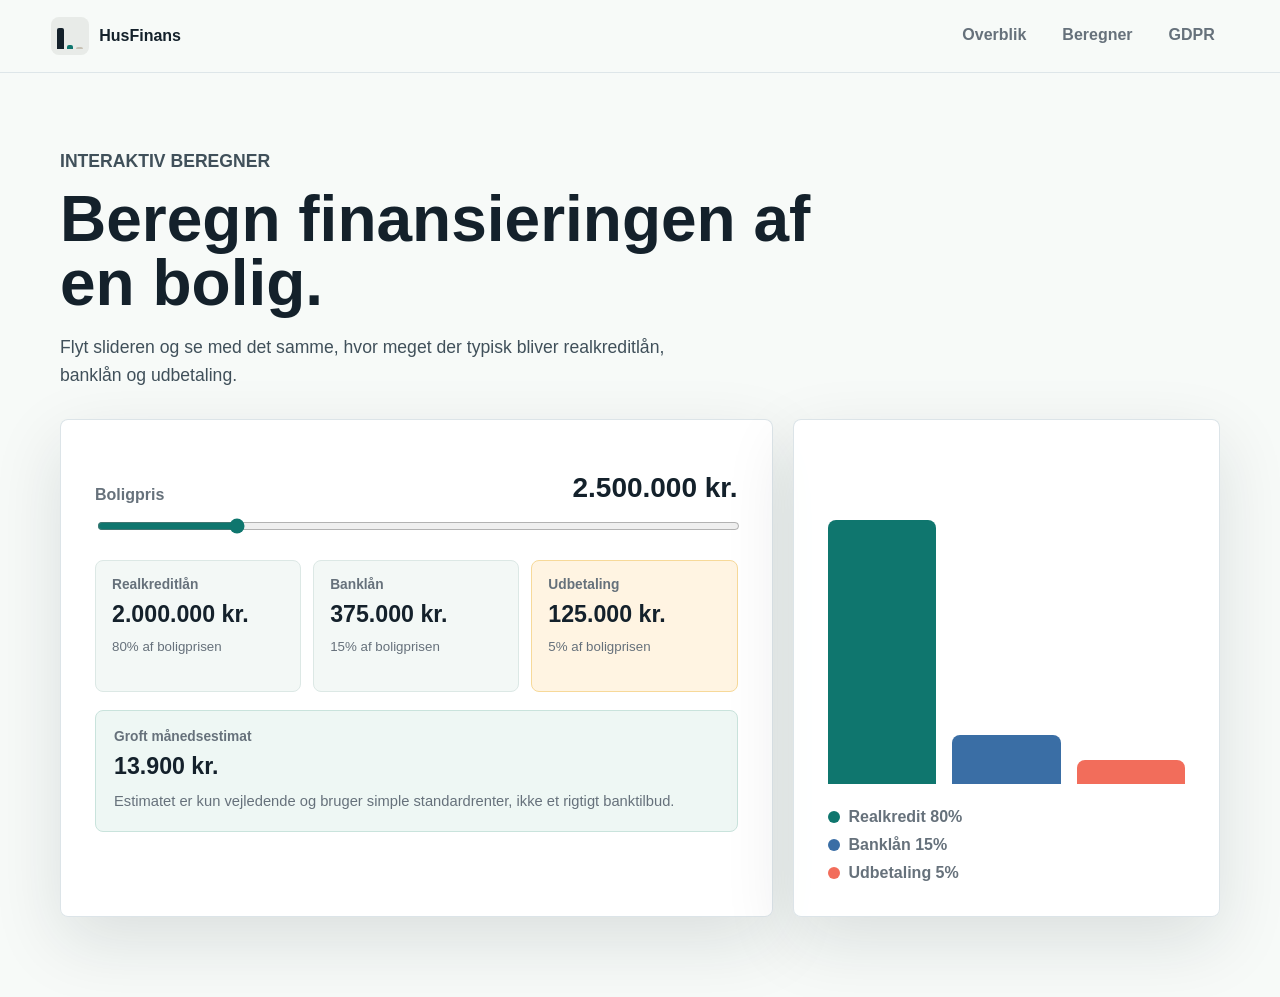
==== commit 18a5d377: "ændrede logo og fixede lidt andet" ====
--- a/beregner.html
+++ b/beregner.html
@@ -9,7 +9,12 @@
 <body>
   <header class="site-header">
     <a class="brand" href="index.html" aria-label="HusFinans forside">
-      <span class="brand-mark">HF</span>
+      <!-- Logoet visualiserer boligfinansieringens 80 / 15 / 5-fordeling. -->
+      <span class="brand-mark" aria-hidden="true">
+        <span class="logo-bar logo-realkredit"></span>
+        <span class="logo-bar logo-bank"></span>
+        <span class="logo-bar logo-opsparing"></span>
+      </span>
       <span>HusFinans</span>
     </a>
     <nav class="nav-links" aria-label="Primær navigation">
--- a/style.css
+++ b/style.css
@@ -6,6 +6,7 @@
   --surface: #ffffff;
   --teal: #0f766e;
   --teal-dark: #0b4f4a;
+  --cream: #f0e6d3;
   --coral: #f26d5b;
   --gold: #f5b942;
   --blue: #3a6ea5;
@@ -55,13 +56,39 @@
 }
 
 .brand-mark {
-  display: grid;
+  /* Logoet er et mini-søjlediagram: 80% realkredit, 15% banklån og 5% opsparing. */
+  display: flex;
+  align-items: flex-end;
+  justify-content: center;
+  gap: 3px;
   width: 38px;
   height: 38px;
-  place-items: center;
-  color: white;
-  background: var(--teal-dark);
-  border-radius: 8px;
+  padding: 6px;
+  background: #e8ebe8;
+  border-radius: 8px;
+}
+
+.logo-bar {
+  display: block;
+  width: 7px;
+  min-height: 2px;
+  border-radius: 2px 2px 0 0;
+}
+
+.logo-realkredit {
+  height: 80%;
+  background: var(--ink);
+}
+
+.logo-bank {
+  height: 15%;
+  background: var(--teal);
+}
+
+.logo-opsparing {
+  height: 5%;
+  background: var(--cream);
+  border: 1px solid rgba(20, 33, 43, 0.18);
 }
 
 .nav-links {
@@ -88,39 +115,27 @@
 }
 
 .hero {
-  position: relative;
-  display: grid;
-  grid-template-columns: minmax(0, 1.05fr) minmax(320px, 0.95fr);
-  gap: clamp(28px, 5vw, 64px);
-  align-items: center;
-  min-height: calc(100vh - 72px);
-  padding: clamp(36px, 7vw, 86px) clamp(18px, 4vw, 56px);
+  display: grid;
+  width: min(1580px, calc(100% - 42px));
+  min-height: min(680px, calc(100vh - 118px));
+  margin: 26px auto 0;
+  padding: clamp(22px, 6vw, 72px);
+  place-items: center;
+  background:
+    linear-gradient(rgba(20, 33, 43, 0.1), rgba(20, 33, 43, 0.22)),
+    url("assets/hero-handshake-home.png") center / cover no-repeat;
+  border-radius: 28px;
   overflow: hidden;
 }
 
-.hero::before {
-  position: absolute;
-  inset: 0;
-  z-index: -2;
-  content: "";
-  background:
-    linear-gradient(90deg, rgba(247, 250, 248, 0.96) 0%, rgba(247, 250, 248, 0.72) 48%, rgba(247, 250, 248, 0.24) 100%),
-    url("assets/hero-home-budget.png") center right / cover no-repeat;
-}
-
-.hero::after {
-  position: absolute;
-  right: 0;
-  bottom: 0;
-  left: 0;
-  height: 18vh;
-  z-index: -1;
-  content: "";
-  background: linear-gradient(180deg, rgba(247, 250, 248, 0), var(--paper));
-}
-
-.hero-copy {
-  max-width: 720px;
+.hero-card {
+  width: min(600px, 100%);
+  padding: clamp(28px, 5vw, 54px);
+  text-align: center;
+  background: rgba(255, 255, 255, 0.94);
+  border: 1px solid rgba(255, 255, 255, 0.78);
+  border-radius: 22px;
+  box-shadow: 0 30px 80px rgba(20, 33, 43, 0.24);
 }
 
 .eyebrow {
@@ -142,8 +157,8 @@
 h1 {
   max-width: 760px;
   margin-bottom: 18px;
-  font-size: clamp(2.45rem, 6vw, 5.9rem);
-  line-height: 0.96;
+  font-size: clamp(2.05rem, 5vw, 4.5rem);
+  line-height: 1;
   letter-spacing: 0;
 }
 
@@ -159,6 +174,7 @@
   font-size: 1.18rem;
 }
 
+.hero-card p,
 .hero-text,
 .page-hero p,
 .section > div > p {
@@ -171,6 +187,7 @@
 .hero-actions {
   display: flex;
   flex-wrap: wrap;
+  justify-content: center;
   gap: 12px;
   margin-top: 28px;
 }
@@ -209,7 +226,7 @@
 }
 
 .quick-calculator {
-  width: min(100%, 560px);
+  width: min(100%, 620px);
   justify-self: end;
   padding: clamp(20px, 3vw, 30px);
 }
@@ -329,6 +346,13 @@
   padding: clamp(48px, 8vw, 96px) 0;
 }
 
+.home-calculator-section {
+  display: grid;
+  grid-template-columns: minmax(0, 0.85fr) minmax(360px, 1.15fr);
+  gap: clamp(24px, 5vw, 58px);
+  align-items: center;
+}
+
 .split {
   display: grid;
   grid-template-columns: 0.85fr 1.15fr;
@@ -499,6 +523,7 @@
 
 @media (max-width: 960px) {
   .hero,
+  .home-calculator-section,
   .split,
   .calculator-layout,
   .privacy-grid {
@@ -506,7 +531,7 @@
   }
 
   .hero {
-    min-height: auto;
+    min-height: 560px;
   }
 
   .quick-calculator {
@@ -543,10 +568,17 @@
     font-size: clamp(2.25rem, 14vw, 3.35rem);
   }
 
-  .hero::before {
-    background:
-      linear-gradient(180deg, rgba(247, 250, 248, 0.94), rgba(247, 250, 248, 0.88)),
-      url("assets/hero-home-budget.png") center / cover no-repeat;
+  .hero {
+    width: min(100% - 24px, 1580px);
+    min-height: 520px;
+    margin-top: 14px;
+    padding: 18px;
+    border-radius: 20px;
+  }
+
+  .hero-card {
+    padding: 26px 20px;
+    border-radius: 18px;
   }
 
   .range-label {
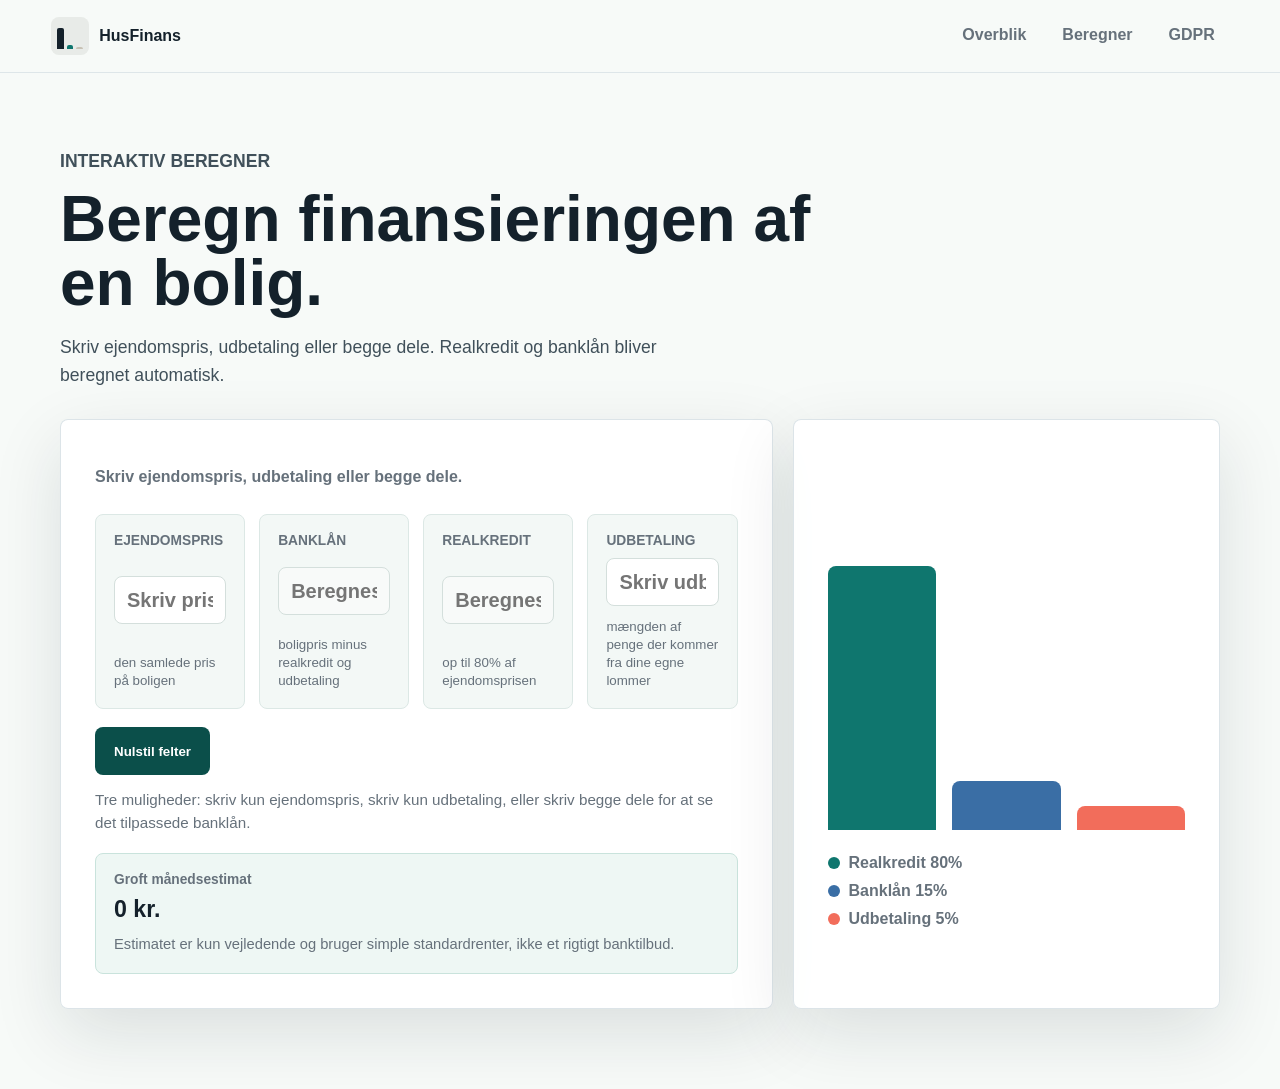
==== commit f222869b: "fixed begrener" ====
--- a/beregner.html
+++ b/beregner.html
@@ -28,34 +28,44 @@
     <section class="page-hero">
       <p class="eyebrow">Interaktiv beregner</p>
       <h1>Beregn finansieringen af en bolig.</h1>
-      <p>Flyt slideren og se med det samme, hvor meget der typisk bliver realkreditlån, banklån og udbetaling.</p>
+      <p>Skriv ejendomspris, udbetaling eller begge dele. Realkredit og banklån bliver beregnet automatisk.</p>
     </section>
 
     <section class="calculator-layout">
       <div class="calculator-panel">
-        <label class="range-label" for="priceSlider">
-          <span>Boligpris</span>
-          <strong id="priceValue">2.500.000 kr.</strong>
-        </label>
-        <input type="range" id="priceSlider" min="500000" max="10000000" step="50000" value="2500000">
+        <form class="calculator-form" data-calculator>
+          <p class="calculator-status" data-calculator-status>Skriv ejendomspris, udbetaling eller begge dele.</p>
 
-        <div class="result-grid expanded" aria-live="polite">
-          <article class="result-card">
-            <span>Realkreditlån</span>
-            <strong id="mortgageValue">2.000.000 kr.</strong>
-            <small>80% af boligprisen</small>
-          </article>
-          <article class="result-card">
-            <span>Banklån</span>
-            <strong id="bankLoanValue">375.000 kr.</strong>
-            <small>15% af boligprisen</small>
-          </article>
-          <article class="result-card accent">
-            <span>Udbetaling</span>
-            <strong id="downPaymentValue">125.000 kr.</strong>
-            <small>5% af boligprisen</small>
-          </article>
-        </div>
+          <!-- Brugeren skriver kun ejendomspris og/eller udbetaling. Realkredit og banklån er beregnede felter. -->
+          <div class="result-grid expanded calculator-fields" aria-live="polite">
+            <article class="result-card input-card">
+              <label for="propertyInputPage">Ejendomspris</label>
+              <input id="propertyInputPage" class="money-input" type="text" inputmode="numeric" placeholder="Skriv pris" data-finance-input="price">
+              <small>den samlede pris på boligen</small>
+            </article>
+            <article class="result-card output-card">
+              <label for="bankInputPage">Banklån</label>
+              <input id="bankInputPage" class="money-input" type="text" placeholder="Beregnes" data-finance-output="bank" readonly>
+              <small>boligpris minus realkredit og udbetaling</small>
+            </article>
+            <article class="result-card output-card">
+              <label for="mortgageInputPage">Realkredit</label>
+              <input id="mortgageInputPage" class="money-input" type="text" placeholder="Beregnes" data-finance-output="mortgage" readonly>
+              <small>op til 80% af ejendomsprisen</small>
+            </article>
+            <article class="result-card input-card">
+              <label for="savingsInputPage">Udbetaling</label>
+              <input id="savingsInputPage" class="money-input" type="text" inputmode="numeric" placeholder="Skriv udbetaling" data-finance-input="savings">
+              <small>mængden af penge der kommer fra dine egne lommer</small>
+            </article>
+          </div>
+
+          <div class="calculator-actions">
+            <button class="btn primary" type="button" data-calculator-reset>Nulstil felter</button>
+          </div>
+
+          <p class="calculator-help">Tre muligheder: skriv kun ejendomspris, skriv kun udbetaling, eller skriv begge dele for at se det tilpassede banklån.</p>
+        </form>
 
         <div class="monthly-estimate">
           <span>Groft månedsestimat</span>
--- a/style.css
+++ b/style.css
@@ -56,7 +56,7 @@
 }
 
 .brand-mark {
-  /* Logoet er et mini-søjlediagram: 80% realkredit, 15% banklån og 5% opsparing. */
+  /* Logoet er et mini-søjlediagram: 80% realkredit, 15% banklån og 5% udbetaling. */
   display: flex;
   align-items: flex-end;
   justify-content: center;
@@ -226,8 +226,8 @@
 }
 
 .quick-calculator {
-  width: min(100%, 620px);
-  justify-self: end;
+  width: 100%;
+  justify-self: stretch;
   padding: clamp(20px, 3vw, 30px);
 }
 
@@ -258,40 +258,39 @@
   text-align: right;
 }
 
-input[type="range"] {
-  width: 100%;
-  accent-color: var(--teal);
-}
-
 .result-grid {
   display: grid;
-  grid-template-columns: repeat(3, minmax(0, 1fr));
-  gap: 12px;
+  grid-template-columns: repeat(4, minmax(170px, 1fr));
+  gap: 14px;
   margin-top: 22px;
 }
 
 .result-grid.expanded {
-  grid-template-columns: repeat(3, minmax(180px, 1fr));
+  grid-template-columns: repeat(4, minmax(150px, 1fr));
 }
 
 .result-card {
-  min-height: 132px;
-  padding: 16px;
+  display: flex;
+  min-height: 172px;
+  padding: 18px;
+  flex-direction: column;
+  justify-content: space-between;
+  text-align: left;
   background: #f3f8f6;
   border: 1px solid #dce8e5;
   border-radius: 8px;
-}
-
-.result-card span,
-.monthly-estimate span {
+  transition: border-color 160ms ease, box-shadow 160ms ease, transform 160ms ease;
+}
+
+.result-card label {
   display: block;
-  margin-bottom: 9px;
+  margin-bottom: 10px;
   color: var(--muted);
   font-size: 0.86rem;
-  font-weight: 800;
-}
-
-.result-card strong,
+  font-weight: 900;
+  text-transform: uppercase;
+}
+
 .monthly-estimate strong {
   display: block;
   color: var(--ink);
@@ -299,16 +298,73 @@
   line-height: 1.15;
 }
 
+.money-input {
+  width: 100%;
+  min-height: 48px;
+  padding: 10px 12px;
+  color: var(--ink);
+  font: inherit;
+  font-size: clamp(1rem, 1.8vw, 1.25rem);
+  font-weight: 800;
+  text-align: left;
+  background: white;
+  border: 1px solid #d4dfdc;
+  border-radius: 8px;
+}
+
+.money-input:focus {
+  background: #f2f7f5;
+  border-color: var(--teal);
+  outline: none;
+}
+
+.money-input:disabled {
+  color: #3f464b;
+  opacity: 1;
+  cursor: not-allowed;
+}
+
+.money-input[readonly] {
+  color: #40505a;
+  background: #f8faf9;
+}
+
 .result-card small {
   display: block;
-  margin-top: 10px;
+  margin-top: 12px;
   color: var(--muted);
   line-height: 1.35;
 }
 
-.result-card.accent {
-  background: #fff4e2;
-  border-color: #f7d999;
+.input-card.is-active {
+  border-color: var(--teal);
+  box-shadow: 0 14px 34px rgba(15, 118, 110, 0.14);
+  transform: translateY(-2px);
+}
+
+.input-card.is-locked {
+  opacity: 0.72;
+}
+
+.calculator-status {
+  min-height: 24px;
+  margin: 14px 0 0;
+  color: var(--muted);
+  font-weight: 700;
+}
+
+.calculator-actions {
+  display: flex;
+  flex-wrap: wrap;
+  gap: 12px;
+  margin-top: 18px;
+}
+
+.calculator-help {
+  margin: 14px 0 0;
+  color: var(--muted);
+  font-size: 0.95rem;
+  line-height: 1.5;
 }
 
 .finance-bars {
@@ -347,10 +403,13 @@
 }
 
 .home-calculator-section {
-  display: grid;
-  grid-template-columns: minmax(0, 0.85fr) minmax(360px, 1.15fr);
-  gap: clamp(24px, 5vw, 58px);
-  align-items: center;
+  display: block;
+  width: min(1580px, calc(100% - 42px));
+}
+
+.home-calculator-section > div {
+  max-width: 820px;
+  margin-bottom: 24px;
 }
 
 .split {
@@ -458,6 +517,14 @@
   border-radius: 8px;
 }
 
+.monthly-estimate span {
+  display: block;
+  margin-bottom: 9px;
+  color: var(--muted);
+  font-size: 0.86rem;
+  font-weight: 800;
+}
+
 .monthly-estimate p {
   margin: 10px 0 0;
   font-size: 0.92rem;
@@ -521,12 +588,52 @@
   padding-left: 19px;
 }
 
+.formula-grid {
+  display: grid;
+  grid-template-columns: repeat(2, minmax(0, 1fr));
+  gap: 18px;
+}
+
+.formula-card,
+.note-section {
+  padding: clamp(22px, 4vw, 32px);
+  background: var(--surface);
+  border: 1px solid var(--line);
+  border-radius: 8px;
+  box-shadow: var(--shadow);
+}
+
+.formula-card h2 {
+  font-size: clamp(1.35rem, 3vw, 2rem);
+}
+
+.formula-card p,
+.formula-card li,
+.note-section p {
+  color: var(--muted);
+  line-height: 1.6;
+}
+
+.formula {
+  padding: 14px 16px;
+  color: var(--ink) !important;
+  font-weight: 900;
+  background: #eef7f4;
+  border-left: 5px solid var(--teal);
+  border-radius: 8px;
+}
+
+.note-section {
+  margin-top: 22px;
+}
+
 @media (max-width: 960px) {
   .hero,
   .home-calculator-section,
   .split,
   .calculator-layout,
-  .privacy-grid {
+  .privacy-grid,
+  .formula-grid {
     grid-template-columns: 1fr;
   }
 
@@ -544,7 +651,7 @@
 
   .result-grid,
   .result-grid.expanded {
-    grid-template-columns: 1fr;
+    grid-template-columns: repeat(2, minmax(0, 1fr));
   }
 }
 
@@ -590,6 +697,11 @@
     text-align: left;
   }
 
+  .result-grid,
+  .result-grid.expanded {
+    grid-template-columns: 1fr;
+  }
+
   .stacked-chart {
     min-height: 220px;
   }
